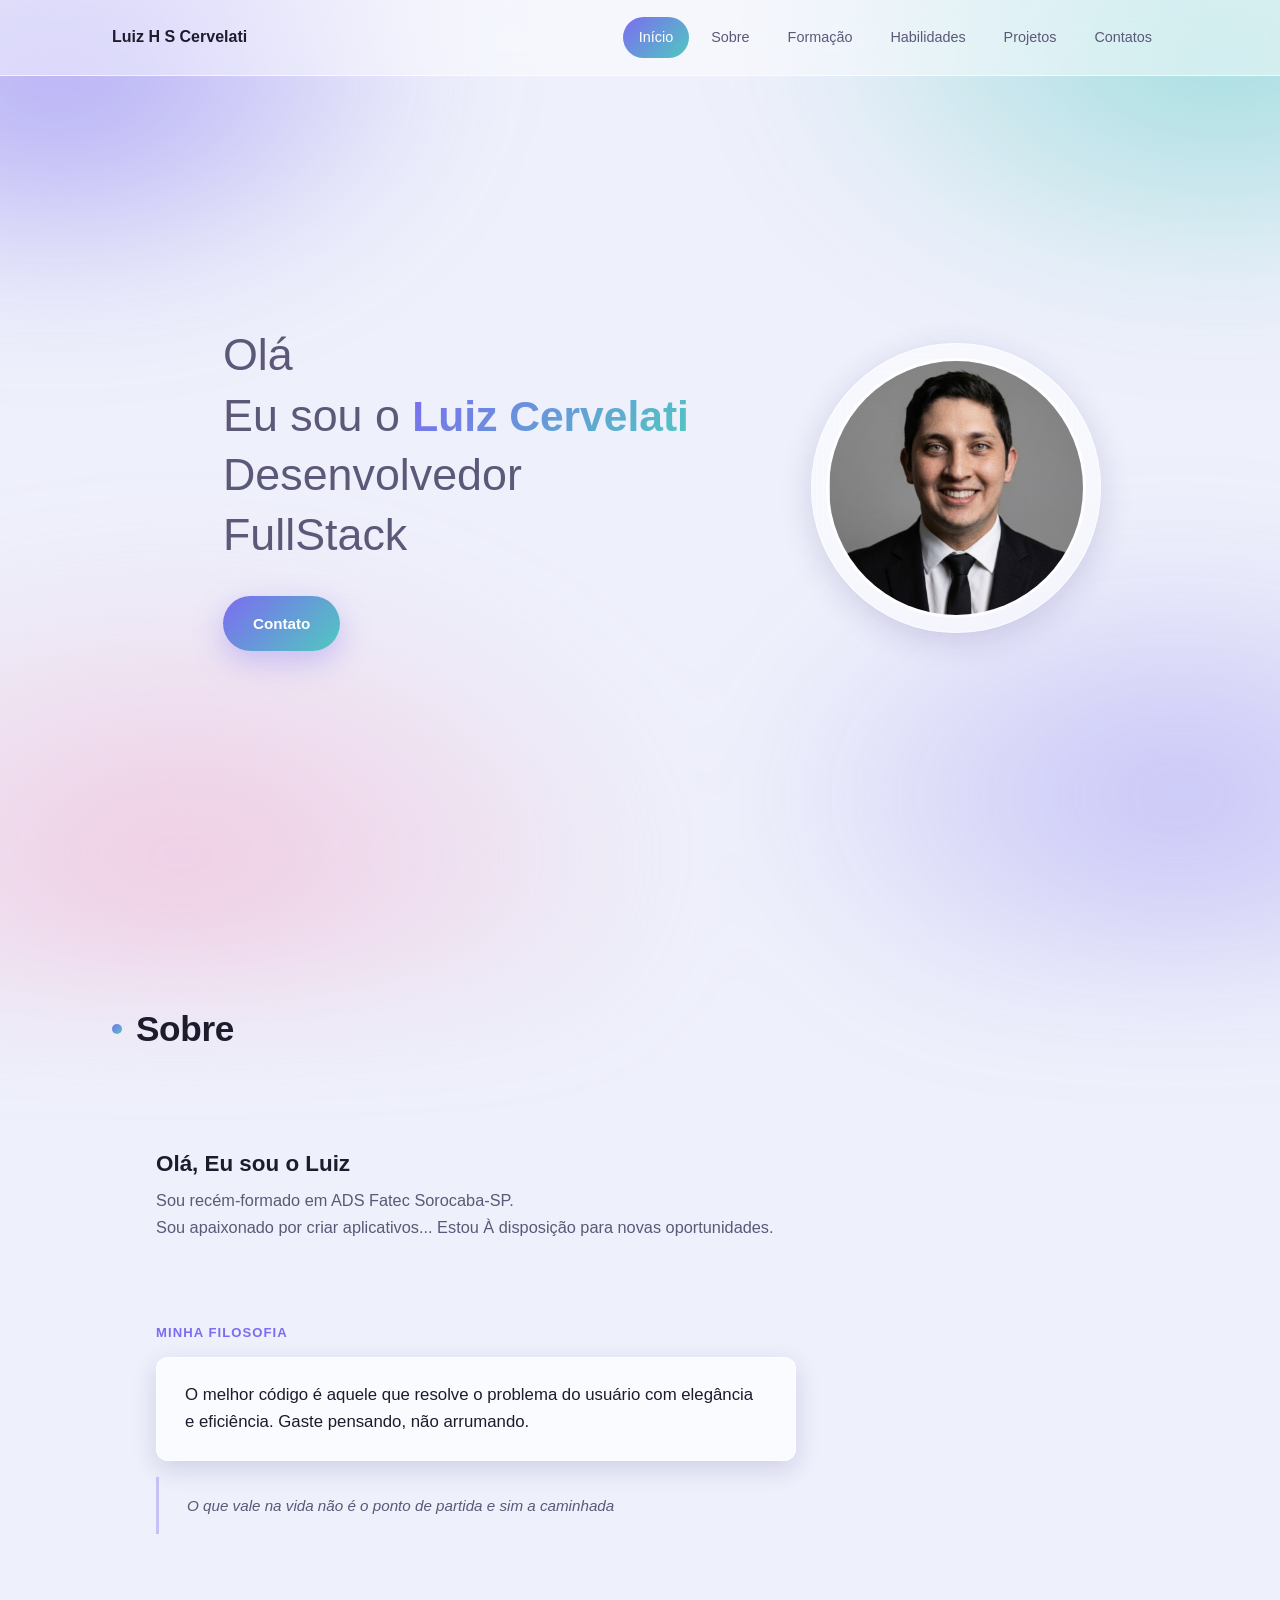
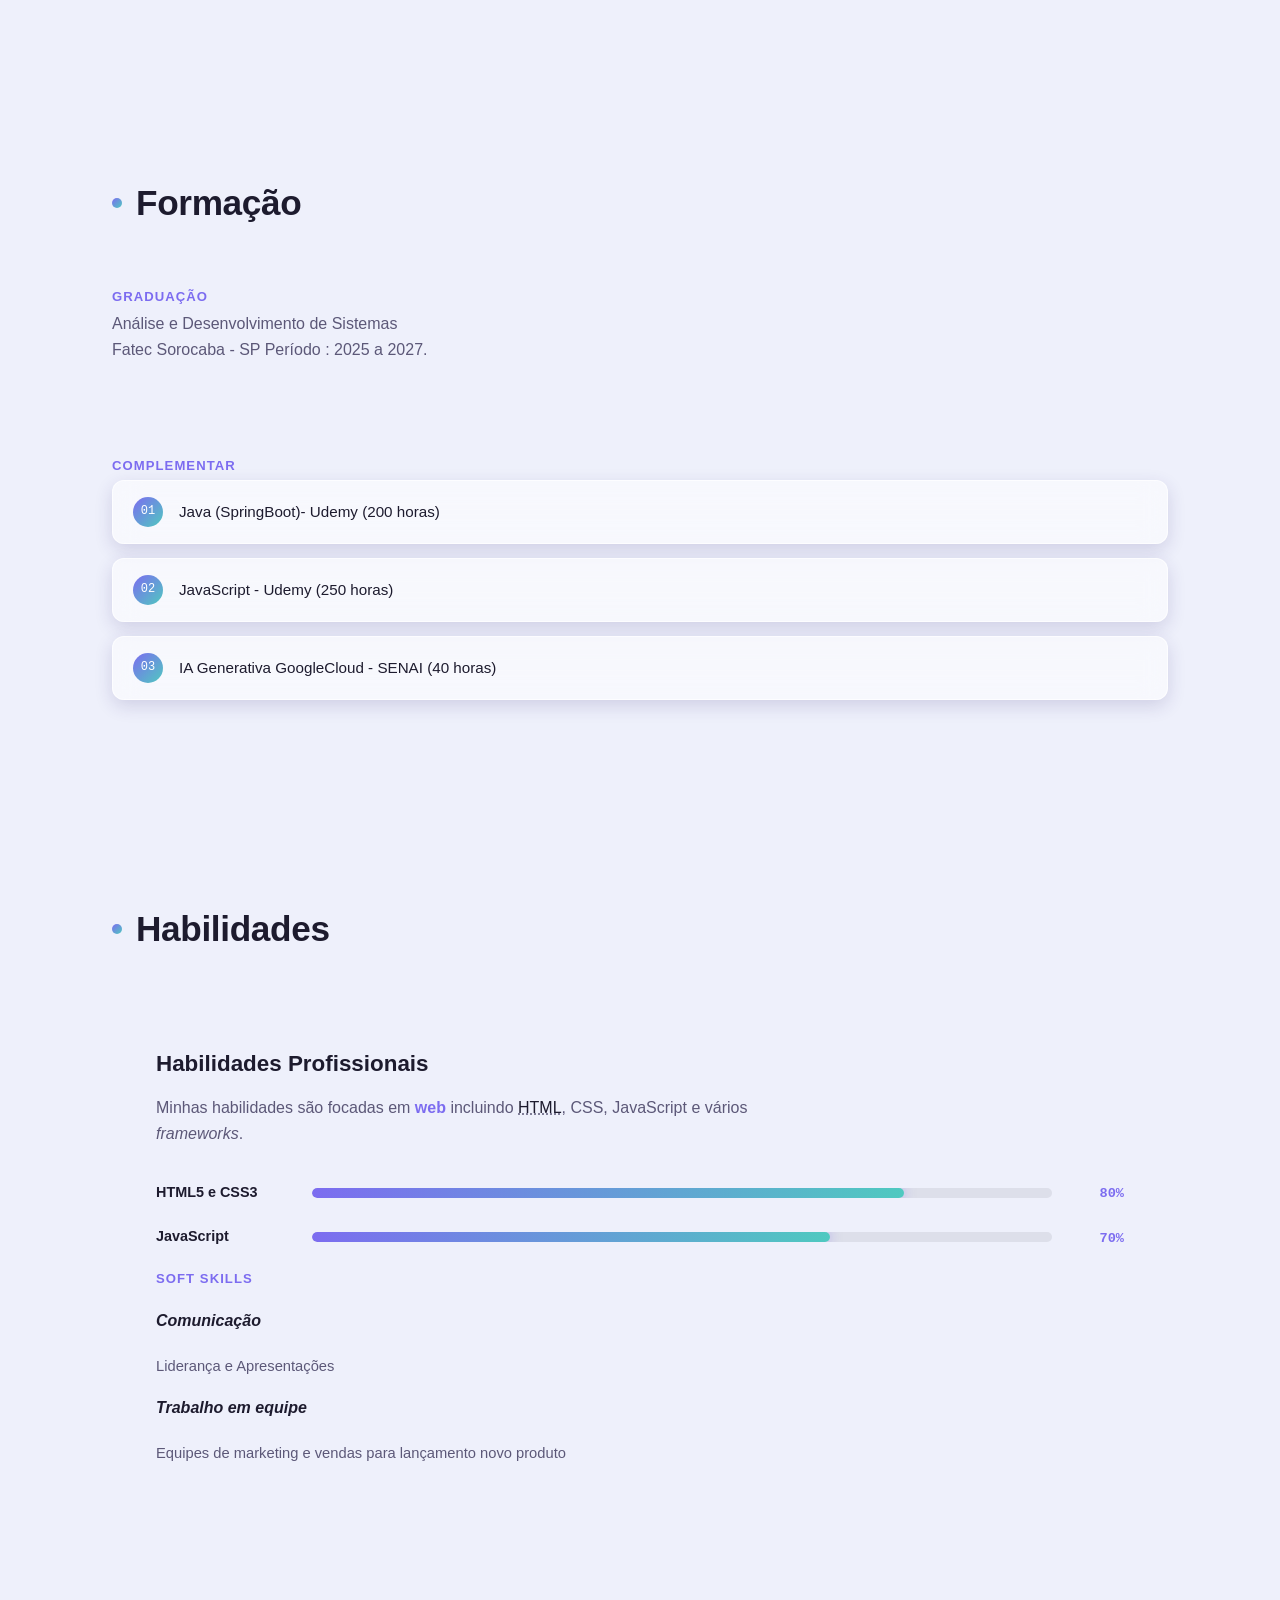
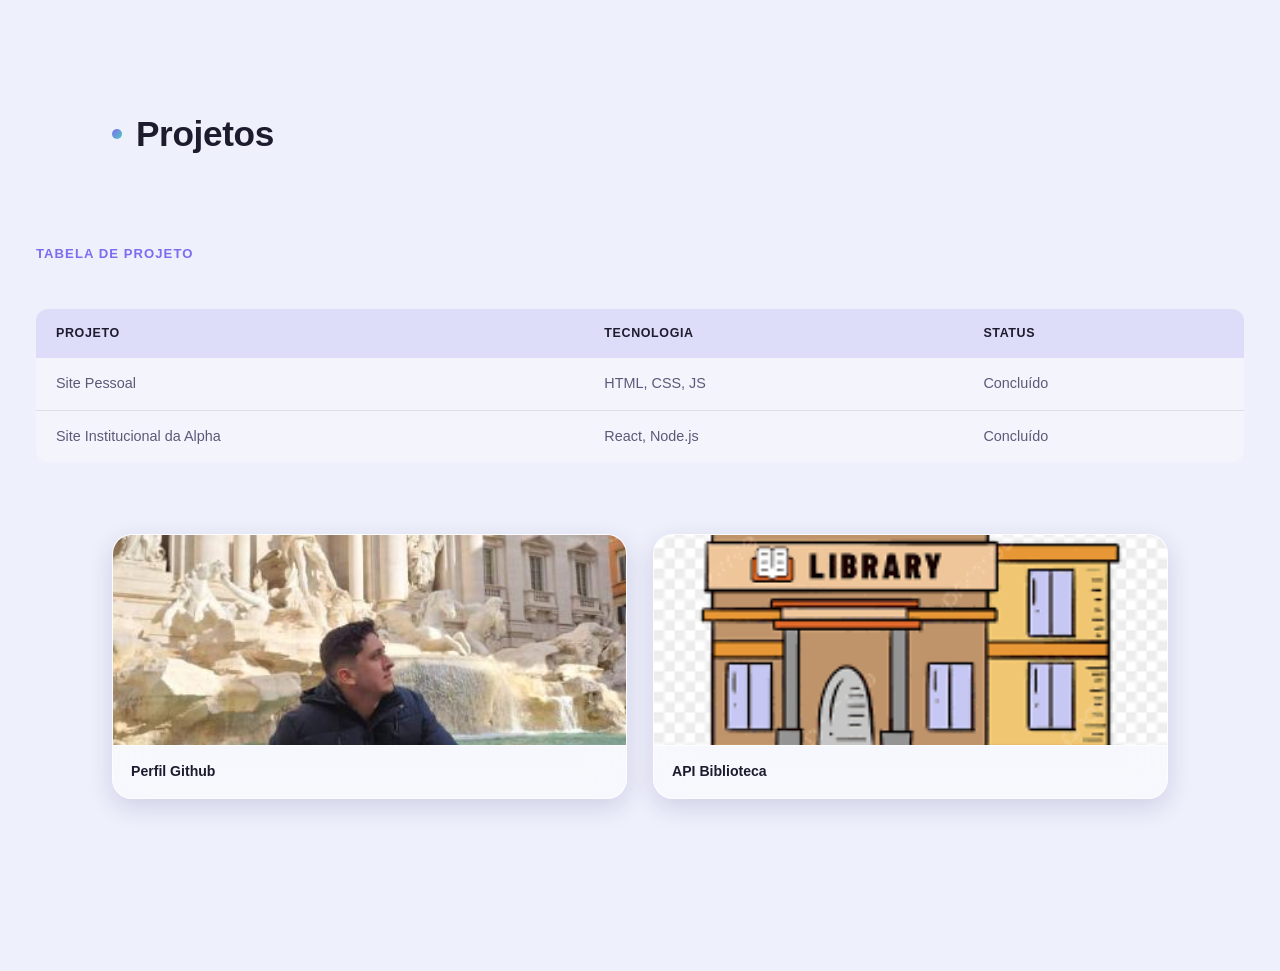
==== index.html @ fe84f685 "chore: changed portfolio.html to index.html" ====
<!DOCTYPE html>
<html lang="pt-BR">

<head>
    <meta charset="UTF-8">
    <meta name="viewport" content="width=device-width, initial-scale=1.0">
    <meta name="author" content="Luiz Cervelati">
    <meta name="description" content="Portfolio de Luiz Henrique, desenvolvedor web.">
    <meta name="keywords" content="Desenvolvedor, Web, HTML, CSS, JavaScript, Portfólio, Luiz Henrique">
    <link rel="stylesheet" href="./style.css">
    <title>Luiz Cervelati Desenvolvedor Web</title>
</head>

<body>
    <header class="header-1">
        <nav class="nav bd-grid">
            <div>
                <a href="#home" class="nav-logo">
                    Luiz H S Cervelati
                </a>
            </div>
            <div class="nav-menu" id="nav-menu">
                <ul class="nav-list">
                    <li class="nav-item">
                        <a href="#home" class="nav-link active">
                            Início
                        </a>
                    </li>
                    <li class="nav-item">
                        <a href="#about">
                            Sobre
                        </a>
                    </li>
                    <li class="nav-item">
                        <a href="#formation" class="nav-link">
                            Formação
                        </a>
                    </li>
                    <li class="nav-item">
                        <a href="#skills">
                            Habilidades
                        </a>
                    </li>
                    <li class="nav-item">
                        <a href="#projects">
                            Projetos
                        </a>
                    </li>
                    <li class="nav-item">
                        <a href="#contact" class="nav-link">
                            Contatos
                        </a>
                    </li>

                </ul>
            </div>
        </nav>
    </header>
    <main>
        <section class="home bd grid" id="home">
            <div class="home-data">
                <h1 class="home-title"> Olá <br>
                    Eu sou o
                    <span class="home-title-color">
                        Luiz Cervelati
                    </span> <br>
                    Desenvolvedor FullStack
                </h1>
                <a href="#contact" class="button">Contato</a>
            </div>
            <div class="home-img">
                <br>
                <br>
                <img src="./Images/ProfileImage.jpg" width="300" height="300" alt="foto do Luiz" title="Luiz Henrique">
            </div>
        </section>
        <section class="about section" id="about">
            <h2 class="section-title">
                Sobre
            </h2>
            <div class="about-container bd-grid">

                <div>
                    <h2 class="about-subtitle">Olá,
                        Eu sou o Luiz
                    </h2>
                    <p class="about-text">
                        Sou recém-formado em ADS
                        Fatec Sorocaba-SP.
                        <br>
                        Sou apaixonado por criar
                        aplicativos...
                        Estou À disposição para novas oportunidades.
                    </p>
                    <br><br>
                    <h3>
                        Minha Filosofia
                    </h3>
                    <q>
                        O melhor código é aquele que resolve o problema do usuário
                        com elegância e eficiência.
                        Gaste pensando, não arrumando.
                    </q>
                    <blockquote cite="https://www.editoraiberoamericana.com">
                        O que vale na vida não é o ponto de partida e sim a caminhada
                    </blockquote>
                </div>
            </div>
        </section>
        <section class="formation section" id="formation">
            <h2 class="section-title">
                Formação
            </h2>
            <div class="formation-container bd-grid">
                <h3><u>Graduação</u></h3>
                <p> Análise e Desenvolvimento de Sistemas <br>
                    Fatec Sorocaba - SP
                    Período : 2025 a 2027.
                </p>
                <br>
                <br>
                <h3><u>Complementar</u></h3>
                <ol>
                    <li>Java (SpringBoot)- Udemy (200 horas)</li>
                    <li>JavaScript - Udemy (250 horas)</li>
                    <li>IA Generativa GoogleCloud - SENAI (40 horas)</li>
                </ol>
            </div>
        </section>
        <section class="skills section" id="skills">
            <h2 class="section-title"> Habilidades
            </h2>
            <div class="skills-container bd-grid">
                <div>
                    <h2 class="skills-subtitle">
                        Habilidades Profissionais
                    </h2>
                    <p>Minhas habilidades são focadas em
                        <b>web</b>
                        incluindo <abbr title="HyperText Markup Language"> HTML</abbr>,
                        CSS, JavaScript e vários <i>frameworks</i>.
                    </p>
                    <div class="skills-data">
                        <div class="skills-names">
                            <p> HTML5 e CSS3 </p>
                        </div>
                        <div class="skills-bar skills-html"></div>
                        <div>
                            <span class="skills-percentage"> 80% </span>
                        </div>
                    </div>
                    <div class="skills-data">
                        <div class="skills-names">
                            <p> JavaScript </p>
                        </div>
                        <div class="skills-bar skills-js"></div>
                        <div>
                            <span class="skills-percentage"> 70% </span>
                        </div>
                    </div>

                    <h3>Soft Skills</h3>
                    <dl>
                        <dt><em>Comunicação</em></dt>
                        <dd> Liderança e Apresentações</dd>
                        <dt><em> Trabalho em equipe</em></dt>
                        <dd>Equipes de marketing e vendas para lançamento novo produto</dd>
                    </dl>
                </div>
            </div>
        </section>
        <section class="projects section" id="projects">
            <h2 class="section-title">
                Projetos
            </h2>

            <div class="projects-text">
                <h3>
                    Tabela de Projeto
                </h3>
                <br>
                <table class="projects-table">
                    <thead>
                        <tr>
                            <th>Projeto</th>
                            <th>Tecnologia</th>
                            <th>Status</th>
                        </tr>
                    </thead>
                    <tbody>
                        <tr>
                            <td>Site Pessoal</td>
                            <td>HTML, CSS, JS</td>
                            <td>Concluído</td>
                        </tr>
                        <tr>
                            <td>Site Institucional da Alpha</td>
                            <td>React, Node.js</td>
                            <td>Concluído</td>
                        </tr>
                    </tbody>
                </table>
            </div>

            <div class="projects-container bd-grid">
                <div class="projects-img">
                    <figure>
                        <a href="https://github.com/Cervelati" target="_blank">
                            <img src="./Images/ProfileImageGitHub.jpg" width="300" height="300">
                        </a>
                        <figcaption>Perfil Github</figcaption>
                    </figure>
                </div>
                <div class="projects-img">
                    <figure>
                        <a href="https://github.com/Cervelati/Library-" target="_blank">
                            <img src="./Images/bibliotecaImage.png" width="300" height="300">
                        </a>
                        <figcaption>API Biblioteca</figcaption>
                    </figure>
                </div>
            </div>
        </section>
    </main>
    <footer>

    </footer>
</body>

</html>
---- style.css ----
/* ============================================================
   Luiz Cervelati — Portfólio
   Direção: Glassmorphism moderno — painéis de vidro fosco
   flutuando sobre um fundo em gradiente suave (aurora).
   ============================================================ */

:root {
    /* Cores */
    --ink: #1d1b2e;
    --ink-soft: #5c5878;

    --accent: #7c6cf0;       /* violeta — cor de assinatura */
    --accent-2: #4fc9c0;     /* teal — cor complementar */
    --accent-pink: #f2a6c9;  /* rosa — usado nos blobs de fundo */

    --glass-bg: rgba(255, 255, 255, 0.55);
    --glass-bg-strong: rgba(255, 255, 255, 0.72);
    --glass-border: rgba(255, 255, 255, 0.65);
    --glass-shadow: rgba(49, 39, 120, 0.16);

    --line: rgba(29, 27, 46, 0.1);

    /* Tipografia */
    --font-display: 'Plus Jakarta Sans', 'Segoe UI', -apple-system, sans-serif;
    --font-body: 'Inter', -apple-system, BlinkMacSystemFont, 'Segoe UI', sans-serif;
    --font-mono: 'IBM Plex Mono', ui-monospace, 'SFMono-Regular', Consolas, monospace;

    /* Layout */
    --max-width: 1120px;
    --radius: 20px;
    --radius-sm: 12px;
    --header-height: 76px;
}

@media (prefers-reduced-motion: no-preference) {
    :root {
        --transition-fast: 160ms ease;
        --transition-base: 300ms ease;
    }
}

@media (prefers-reduced-motion: reduce) {
    :root {
        --transition-fast: 0ms;
        --transition-base: 0ms;
    }
}

/* ---------- Reset básico ---------- */
* {
    margin: 0;
    padding: 0;
    box-sizing: border-box;
}

html {
    scroll-behavior: smooth;
    scroll-padding-top: calc(var(--header-height) + 16px);
}

@media (prefers-reduced-motion: reduce) {
    html {
        scroll-behavior: auto;
    }
}

body {
    position: relative;
    min-height: 100vh;
    background-color: #eef0fb;
    color: var(--ink);
    font-family: var(--font-body);
    font-size: 16px;
    line-height: 1.65;
    overflow-x: hidden;
}

/* Fundo "aurora": manchas de gradiente borradas, fixas atrás do conteúdo */
body::before {
    content: '';
    position: fixed;
    inset: -10%;
    z-index: -1;
    background:
        radial-gradient(38% 32% at 12% 15%, rgba(124, 108, 240, 0.55), transparent 70%),
        radial-gradient(42% 36% at 88% 12%, rgba(79, 201, 192, 0.5), transparent 70%),
        radial-gradient(46% 40% at 20% 88%, rgba(242, 166, 201, 0.5), transparent 70%),
        radial-gradient(40% 34% at 85% 82%, rgba(124, 108, 240, 0.35), transparent 70%);
    filter: blur(60px);
}

img {
    max-width: 100%;
    display: block;
}

a {
    color: inherit;
    text-decoration: none;
}

ul {
    list-style: none;
}

:focus-visible {
    outline: 2px solid var(--accent);
    outline-offset: 3px;
    border-radius: 4px;
}

.bd-grid {
    max-width: var(--max-width);
    margin-left: auto;
    margin-right: auto;
    padding: 0 32px;
}

/* Base reutilizável para todo painel de vidro */
.glass-panel {
    background: var(--glass-bg);
    border: 1px solid var(--glass-border);
    border-radius: var(--radius);
    backdrop-filter: blur(18px);
    -webkit-backdrop-filter: blur(18px);
    box-shadow: 0 8px 32px var(--glass-shadow);
}

/* ============================================================
   Header / navegação — barra de vidro fixa
   ============================================================ */
.header-1 {
    position: sticky;
    top: 0;
    z-index: 100;
    height: var(--header-height);
    display: flex;
    align-items: center;
    background: rgba(255, 255, 255, 0.45);
    backdrop-filter: blur(20px);
    -webkit-backdrop-filter: blur(20px);
    border-bottom: 1px solid var(--glass-border);
}

.nav {
    width: 100%;
    display: flex;
    align-items: center;
    justify-content: space-between;
    gap: 24px;
}

.nav-logo {
    font-family: var(--font-display);
    font-size: 1rem;
    font-weight: 700;
    color: var(--ink);
    white-space: nowrap;
}

.nav-menu {
    overflow-x: auto;
}

.nav-list {
    display: flex;
    align-items: center;
    gap: 6px;
}

.nav-item a,
.nav-item .nav-link {
    display: inline-flex;
    align-items: center;
    padding: 9px 16px;
    border-radius: 999px;
    font-family: var(--font-body);
    font-weight: 500;
    font-size: 0.9rem;
    color: var(--ink-soft);
    white-space: nowrap;
    transition: color var(--transition-fast), background-color var(--transition-fast);
}

.nav-item a:hover,
.nav-item a:focus-visible {
    color: var(--ink);
    background-color: rgba(124, 108, 240, 0.12);
}

.nav-item .nav-link.active {
    color: #ffffff;
    background: linear-gradient(135deg, var(--accent), var(--accent-2));
}

/* ============================================================
   Estrutura geral de seção
   ============================================================ */
section {
    padding: 100px 0;
}

.section-title {
    font-family: var(--font-display);
    font-weight: 700;
    font-size: clamp(1.6rem, 3vw, 2.2rem);
    letter-spacing: -0.01em;
    color: var(--ink);
    max-width: var(--max-width);
    margin-left: auto;
    margin-right: auto;
    margin-bottom: 48px;
    padding: 0 32px;
    display: flex;
    align-items: center;
    gap: 14px;
}

.section-title::before {
    content: '';
    width: 10px;
    height: 10px;
    border-radius: 50%;
    background: linear-gradient(135deg, var(--accent), var(--accent-2));
    flex-shrink: 0;
}

/* ============================================================
   Home / hero
   ============================================================ */
.home {
    display: flex;
    align-items: center;
    justify-content: center;
    gap: 72px;
    min-height: calc(100vh - var(--header-height));
    padding-top: 64px;
    padding-bottom: 64px;
}

.home-data {
    display: flex;
    flex-direction: column;
    align-items: flex-start;
    gap: 32px;
    max-width: 560px;
    padding: 44px;
}

.home-title {
    font-family: var(--font-display);
    font-weight: 500;
    font-size: clamp(1.85rem, 4vw, 2.8rem);
    line-height: 1.32;
    color: var(--ink-soft);
}

.home-title-color {
    display: inline-block;
    margin-top: 4px;
    font-weight: 700;
    font-size: 0.95em;
    background: linear-gradient(135deg, var(--accent), var(--accent-2));
    -webkit-background-clip: text;
    background-clip: text;
    color: transparent;
}

.button {
    display: inline-flex;
    align-items: center;
    gap: 8px;
    padding: 15px 30px;
    font-family: var(--font-body);
    font-weight: 600;
    font-size: 0.95rem;
    color: #ffffff;
    background: linear-gradient(135deg, var(--accent), var(--accent-2));
    border-radius: 999px;
    box-shadow: 0 10px 30px rgba(124, 108, 240, 0.35);
    transition: transform var(--transition-fast), box-shadow var(--transition-fast);
}

.button:hover,
.button:focus-visible {
    transform: translateY(-2px);
    box-shadow: 0 14px 36px rgba(124, 108, 240, 0.45);
}

.home-img {
    justify-self: center;
    flex-shrink: 0;
    padding: 14px;
    border-radius: 50%;
    background: var(--glass-bg);
    border: 1px solid var(--glass-border);
    backdrop-filter: blur(18px);
    -webkit-backdrop-filter: blur(18px);
    box-shadow: 0 8px 32px var(--glass-shadow);
}

.home-img br {
    display: none;
}

.home-img img {
    width: 260px;
    height: 260px;
    object-fit: cover;
    border-radius: 50%;
    border: 3px solid rgba(255, 255, 255, 0.8);
}

/* ============================================================
   Sobre
   ============================================================ */
.about-container {
    display: grid;
    gap: 28px;
}

.about-container > div {
    padding: 40px 44px;
}

.about-subtitle {
    font-family: var(--font-display);
    font-weight: 700;
    font-size: 1.4rem;
    color: var(--ink);
    margin-bottom: 4px;
}

.about-text {
    max-width: 640px;
    color: var(--ink-soft);
    font-size: 1.02rem;
}

.about-container h3 {
    font-family: var(--font-display);
    font-size: 0.82rem;
    font-weight: 700;
    text-transform: uppercase;
    letter-spacing: 0.08em;
    color: var(--accent);
    margin-top: 28px;
    margin-bottom: 14px;
}

.about-container q {
    display: block;
    max-width: 640px;
    padding: 24px 28px;
    background: var(--glass-bg-strong);
    border: 1px solid var(--glass-border);
    border-radius: var(--radius-sm);
    box-shadow: 0 8px 24px var(--glass-shadow);
    font-style: normal;
    font-size: 1.05rem;
    line-height: 1.6;
    color: var(--ink);
    quotes: none;
}

.about-container blockquote {
    max-width: 640px;
    padding: 16px 28px;
    margin-top: 16px;
    color: var(--ink-soft);
    border-left: 3px solid rgba(124, 108, 240, 0.35);
    font-size: 0.95rem;
    font-style: italic;
}

/* ============================================================
   Formação
   ============================================================ */
.formation-container p {
    color: var(--ink-soft);
    margin-bottom: 32px;
}

.formation-container u {
    font-family: var(--font-display);
    font-weight: 700;
    font-size: 0.82rem;
    color: var(--accent);
    text-decoration: none;
    text-transform: uppercase;
    letter-spacing: 0.08em;
}

.formation-container ol {
    display: flex;
    flex-direction: column;
    gap: 14px;
    counter-reset: formation-counter;
}

.formation-container ol li {
    counter-increment: formation-counter;
    position: relative;
    display: flex;
    align-items: center;
    gap: 16px;
    padding: 16px 22px 16px 20px;
    background: var(--glass-bg);
    border: 1px solid var(--glass-border);
    border-radius: var(--radius-sm);
    backdrop-filter: blur(14px);
    -webkit-backdrop-filter: blur(14px);
    box-shadow: 0 6px 18px var(--glass-shadow);
    color: var(--ink);
    font-size: 0.95rem;
}

.formation-container ol li::before {
    content: counter(formation-counter, decimal-leading-zero);
    flex-shrink: 0;
    width: 30px;
    height: 30px;
    display: inline-flex;
    align-items: center;
    justify-content: center;
    border-radius: 50%;
    background: linear-gradient(135deg, var(--accent), var(--accent-2));
    color: #ffffff;
    font-family: var(--font-mono);
    font-size: 0.75rem;
}

/* ============================================================
   Habilidades
   ============================================================ */
.skills-container {
    display: grid;
    gap: 40px;
}

.skills-container > div {
    padding: 40px 44px;
}

.skills-subtitle {
    font-family: var(--font-display);
    font-weight: 700;
    font-size: 1.4rem;
    color: var(--ink);
    margin-bottom: 12px;
}

.skills-container > div > p {
    max-width: 640px;
    color: var(--ink-soft);
    margin-bottom: 32px;
}

.skills-container b {
    color: var(--accent);
}

.skills-container abbr {
    color: var(--ink);
    text-decoration: underline dotted var(--ink-soft);
    cursor: help;
}

.skills-data {
    display: grid;
    grid-template-columns: 140px 1fr 56px;
    align-items: center;
    gap: 16px;
    margin-bottom: 18px;
}

.skills-names p {
    font-family: var(--font-body);
    font-weight: 600;
    font-size: 0.9rem;
    color: var(--ink);
}

.skills-data > div:not(.skills-names):not([class^="skills-bar"]) {
    text-align: right;
}

.skills-bar {
    position: relative;
    height: 10px;
    background-color: rgba(29, 27, 46, 0.08);
    border-radius: 999px;
    overflow: hidden;
}

.skills-bar::after {
    content: '';
    position: absolute;
    inset: 0;
    left: 0;
    border-radius: 999px;
    background: linear-gradient(90deg, var(--accent), var(--accent-2));
    box-shadow: 0 0 12px rgba(124, 108, 240, 0.5);
    transform-origin: left center;
    animation: fill-bar var(--transition-base) ease forwards;
}

.skills-html::after {
    width: 80%;
}

.skills-js::after {
    width: 70%;
}

@keyframes fill-bar {
    from { transform: scaleX(0); }
    to { transform: scaleX(1); }
}

@media (prefers-reduced-motion: reduce) {
    .skills-bar::after {
        animation: none;
    }
}

.skills-percentage {
    font-family: var(--font-mono);
    font-size: 0.85rem;
    font-weight: 600;
    color: var(--accent);
}

.skills-container h3 {
    font-family: var(--font-display);
    font-size: 0.82rem;
    font-weight: 700;
    text-transform: uppercase;
    letter-spacing: 0.08em;
    color: var(--accent);
    margin-bottom: 18px;
}

.skills-container dl {
    display: grid;
    gap: 16px;
}

.skills-container dt {
    font-style: normal;
    font-weight: 700;
    color: var(--ink);
    font-size: 1rem;
    margin-bottom: 4px;
}

.skills-container dd {
    color: var(--ink-soft);
    margin-left: 0;
    font-size: 0.92rem;
}

/* ============================================================
   Projetos
   ============================================================ */
.projects-text {
    margin-bottom: 40px;
    padding: 32px 36px;
}

.projects-text h3 {
    font-family: var(--font-display);
    font-size: 0.82rem;
    font-weight: 700;
    text-transform: uppercase;
    letter-spacing: 0.08em;
    color: var(--accent);
    margin-bottom: 18px;
}

.projects-table {
    width: 100%;
    border-collapse: separate;
    border-spacing: 0;
    font-size: 0.9rem;
    border-radius: var(--radius-sm);
    overflow: hidden;
}

.projects-table thead th {
    font-family: var(--font-display);
    font-weight: 700;
    font-size: 0.78rem;
    text-transform: uppercase;
    letter-spacing: 0.05em;
    text-align: left;
    color: var(--ink);
    padding: 14px 20px;
    background: rgba(124, 108, 240, 0.14);
}

.projects-table td {
    padding: 14px 20px;
    color: var(--ink-soft);
    border-bottom: 1px solid var(--line);
    background: rgba(255, 255, 255, 0.35);
}

.projects-table tbody tr:last-child td {
    border-bottom: none;
}

.projects-table tbody tr {
    transition: background-color var(--transition-fast);
}

.projects-table tbody tr:hover td {
    background: rgba(255, 255, 255, 0.6);
}

.projects-container {
    display: grid;
    grid-template-columns: repeat(auto-fit, minmax(230px, 1fr));
    gap: 26px;
}

.projects-img figure {
    position: relative;
    border: 1px solid var(--glass-border);
    border-radius: var(--radius);
    overflow: hidden;
    background: var(--glass-bg);
    backdrop-filter: blur(16px);
    -webkit-backdrop-filter: blur(16px);
    box-shadow: 0 8px 24px var(--glass-shadow);
    transition: transform var(--transition-base), box-shadow var(--transition-base);
}

.projects-img figure:hover,
.projects-img figure:focus-within {
    transform: translateY(-6px);
    box-shadow: 0 20px 40px rgba(124, 108, 240, 0.28);
}

.projects-img img {
    width: 100%;
    height: 210px;
    object-fit: cover;
}

.projects-img figcaption {
    padding: 14px 18px;
    font-family: var(--font-body);
    font-weight: 600;
    font-size: 0.88rem;
    color: var(--ink);
    border-top: 1px solid var(--glass-border);
}

/* ============================================================
   Footer
   ============================================================ */
footer {
    padding: 36px 0;
    text-align: center;
    color: var(--ink-soft);
    font-family: var(--font-body);
    font-size: 0.85rem;
}

/* ============================================================
   Responsivo
   ============================================================ */
@media (max-width: 768px) {
    .nav {
        flex-wrap: wrap;
        height: auto;
        padding: 14px 0;
    }

    .header-1 {
        height: auto;
    }

    html {
        scroll-padding-top: 120px;
    }

    .home {
        flex-direction: column;
        text-align: center;
        min-height: auto;
        padding-top: 48px;
        gap: 36px;
    }

    .home-data {
        align-items: center;
        max-width: 100%;
        padding: 32px;
    }

    .home-img {
        order: -1;
    }

    .about-container > div,
    .skills-container > div,
    .projects-text {
        padding: 28px;
    }

    .skills-data {
        grid-template-columns: 108px 1fr 48px;
        gap: 12px;
    }

    section {
        padding: 72px 0;
    }
}

@media (max-width: 480px) {
    .bd-grid {
        padding: 0 18px;
    }

    .section-title {
        padding: 0 18px;
    }

    .home-img img {
        width: 210px;
        height: 210px;
    }

    .about-container > div,
    .skills-container > div,
    .projects-text {
        padding: 22px;
    }
}
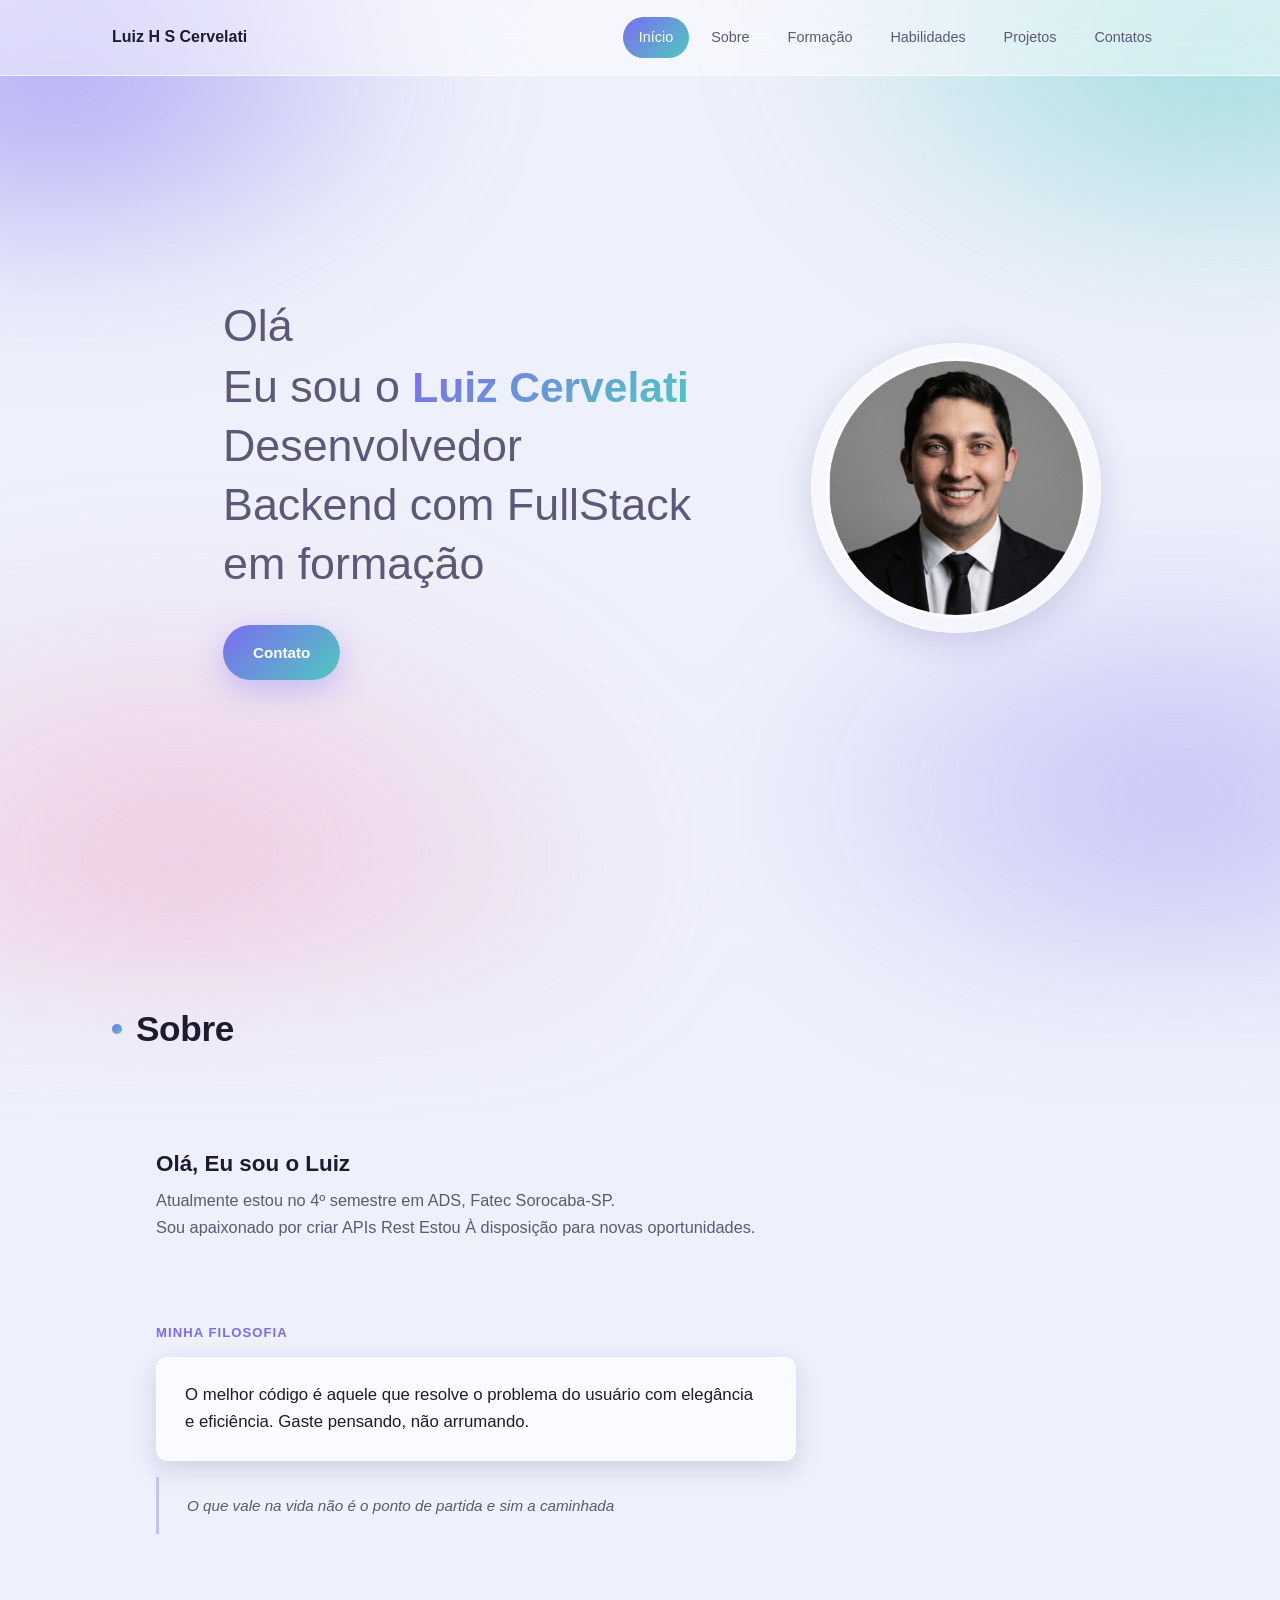
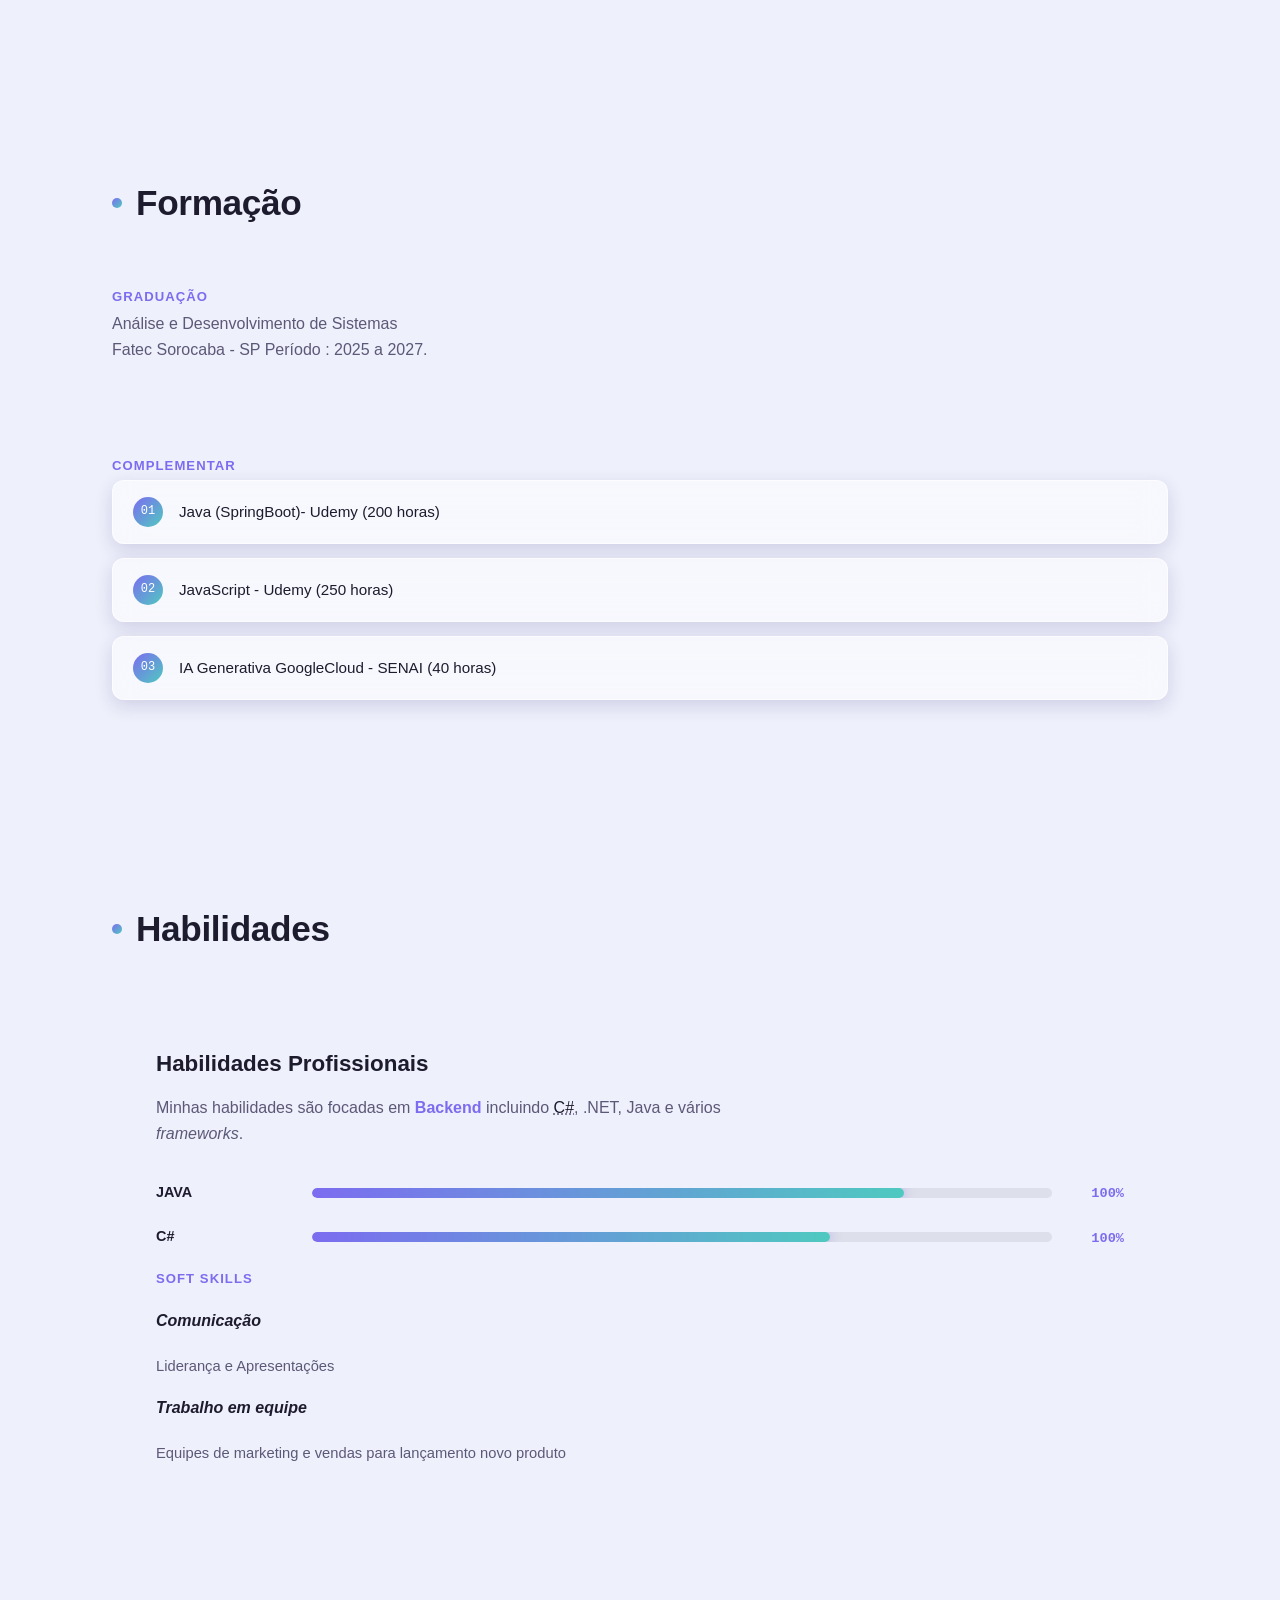
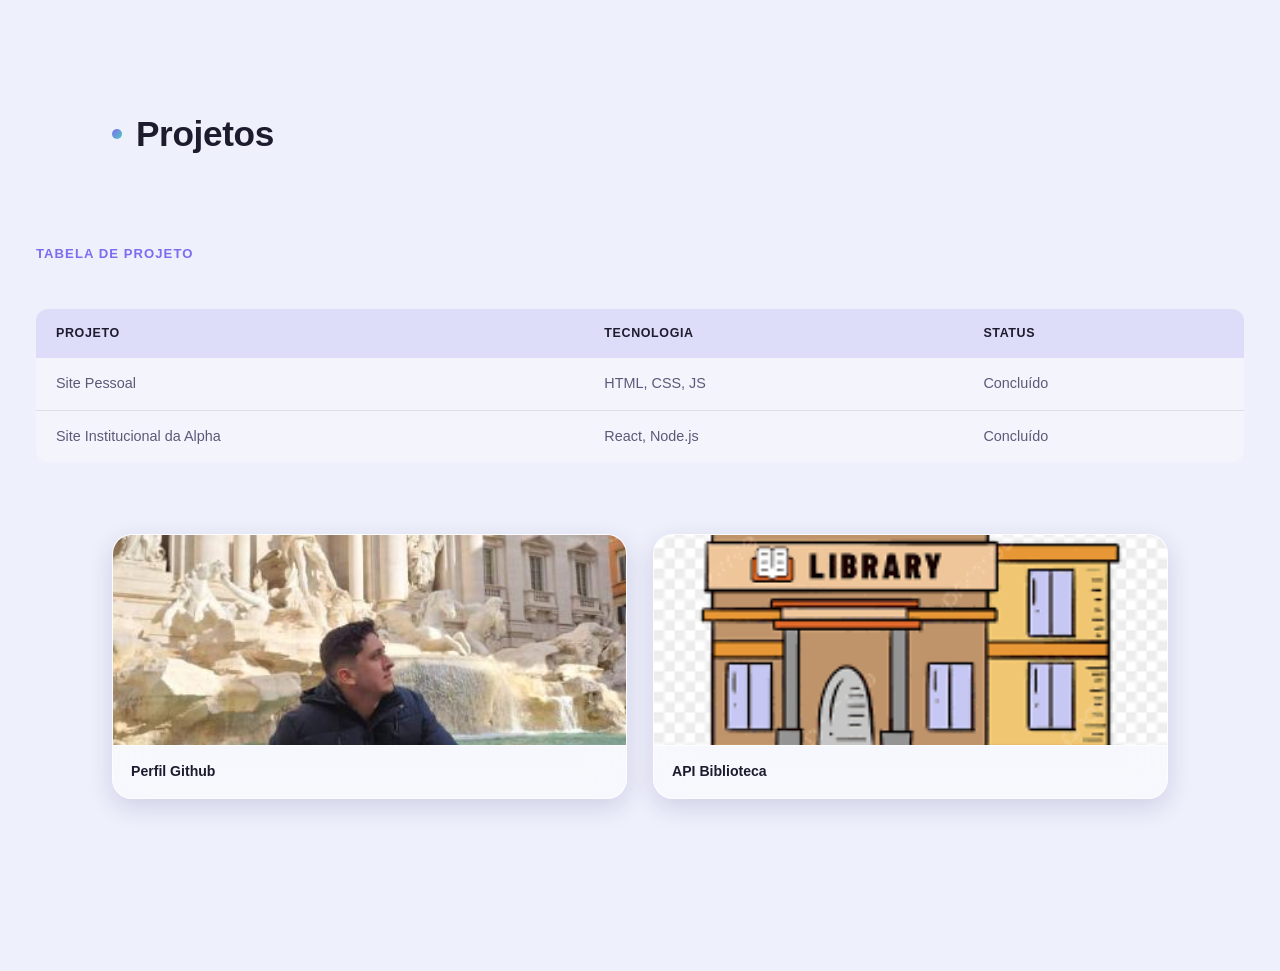
==== commit 6038d40a: "Changing HTML" ====
--- a/index.html
+++ b/index.html
@@ -64,7 +64,7 @@
                     <span class="home-title-color">
                         Luiz Cervelati
                     </span> <br>
-                    Desenvolvedor FullStack
+                    Desenvolvedor Backend com FullStack em formação
                 </h1>
                 <a href="#contact" class="button">Contato</a>
             </div>
@@ -85,11 +85,11 @@
                         Eu sou o Luiz
                     </h2>
                     <p class="about-text">
-                        Sou recém-formado em ADS
+                        Atualmente estou no 4º semestre em ADS,
                         Fatec Sorocaba-SP.
                         <br>
                         Sou apaixonado por criar
-                        aplicativos...
+                        APIs Rest
                         Estou À disposição para novas oportunidades.
                     </p>
                     <br><br>
@@ -136,26 +136,26 @@
                         Habilidades Profissionais
                     </h2>
                     <p>Minhas habilidades são focadas em
-                        <b>web</b>
-                        incluindo <abbr title="HyperText Markup Language"> HTML</abbr>,
-                        CSS, JavaScript e vários <i>frameworks</i>.
+                        <b>Backend</b>
+                        incluindo <abbr title="C#"> C#</abbr>,
+                        .NET, Java e vários <i>frameworks</i>.
                     </p>
                     <div class="skills-data">
                         <div class="skills-names">
-                            <p> HTML5 e CSS3 </p>
+                            <p> JAVA </p>
                         </div>
                         <div class="skills-bar skills-html"></div>
                         <div>
-                            <span class="skills-percentage"> 80% </span>
+                            <span class="skills-percentage"> 100% </span>
                         </div>
                     </div>
                     <div class="skills-data">
                         <div class="skills-names">
-                            <p> JavaScript </p>
+                            <p> C# </p>
                         </div>
                         <div class="skills-bar skills-js"></div>
                         <div>
-                            <span class="skills-percentage"> 70% </span>
+                            <span class="skills-percentage"> 100% </span>
                         </div>
                     </div>
 
